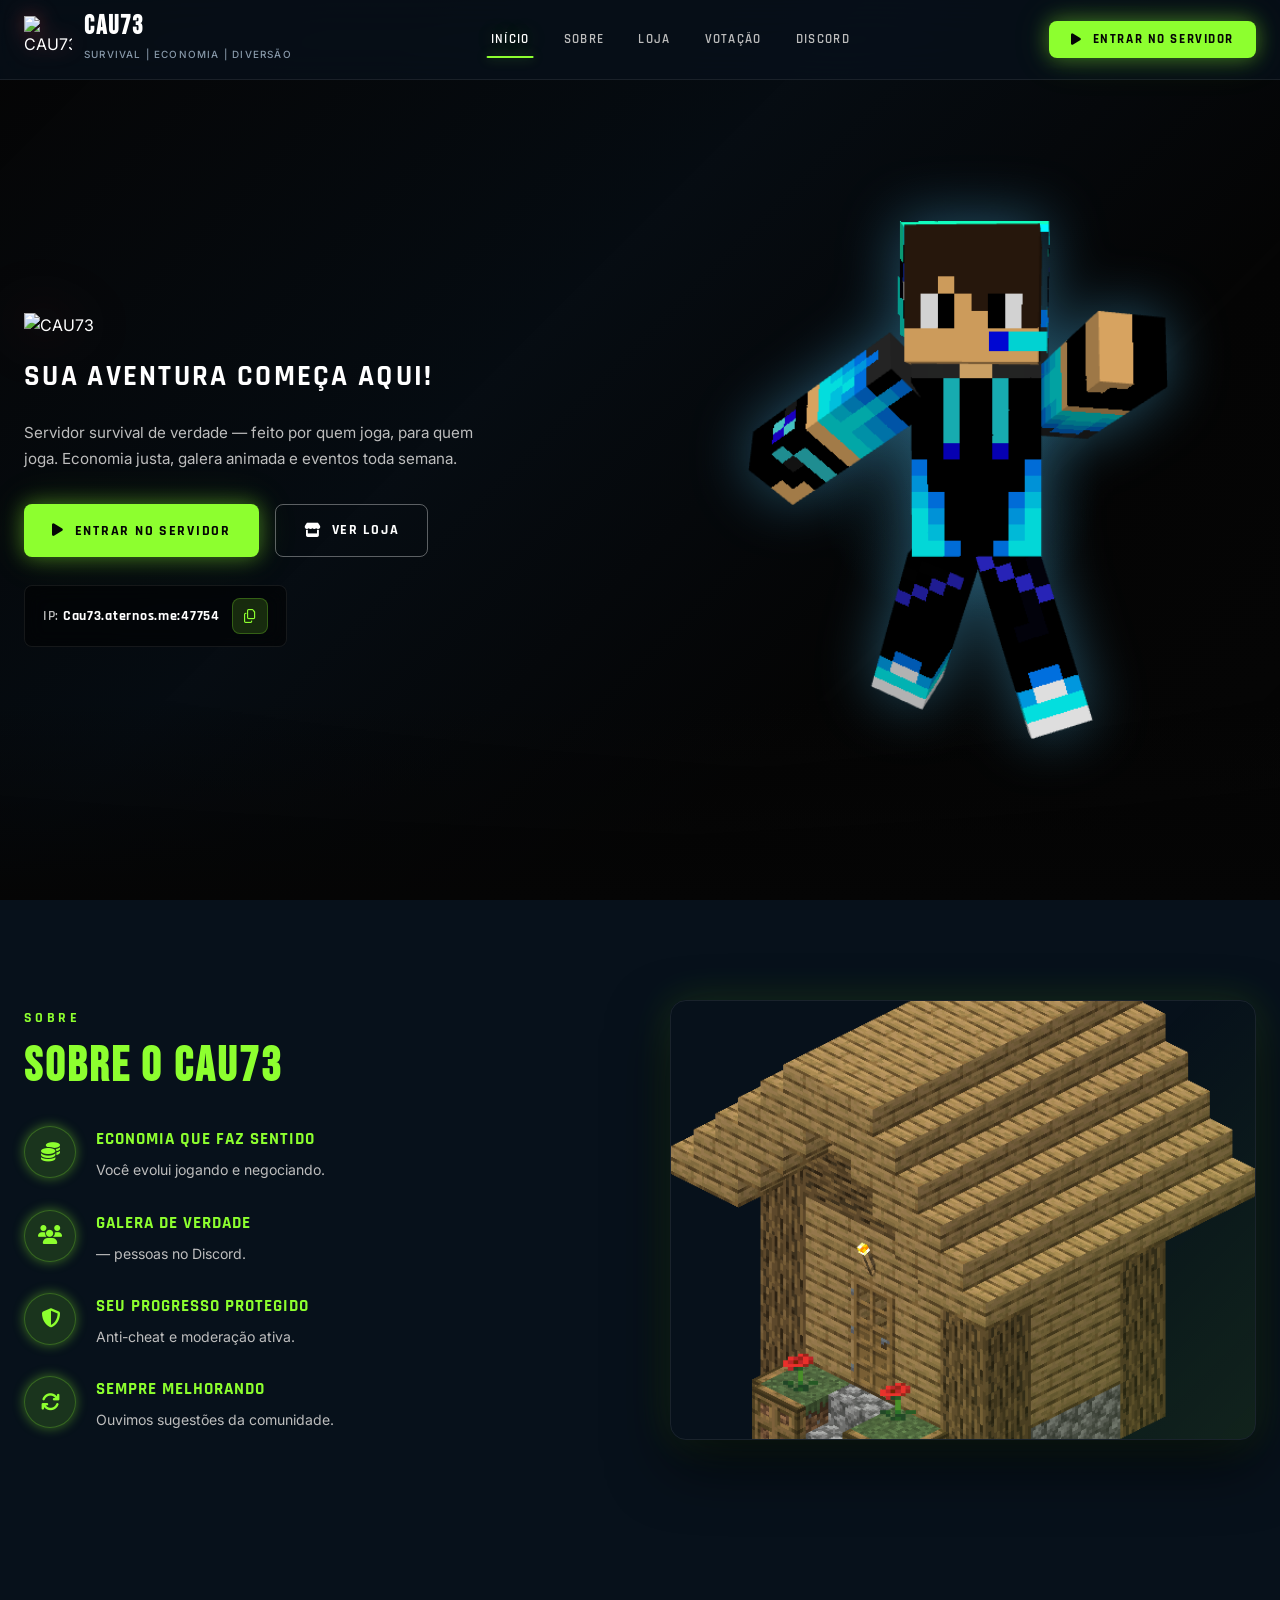
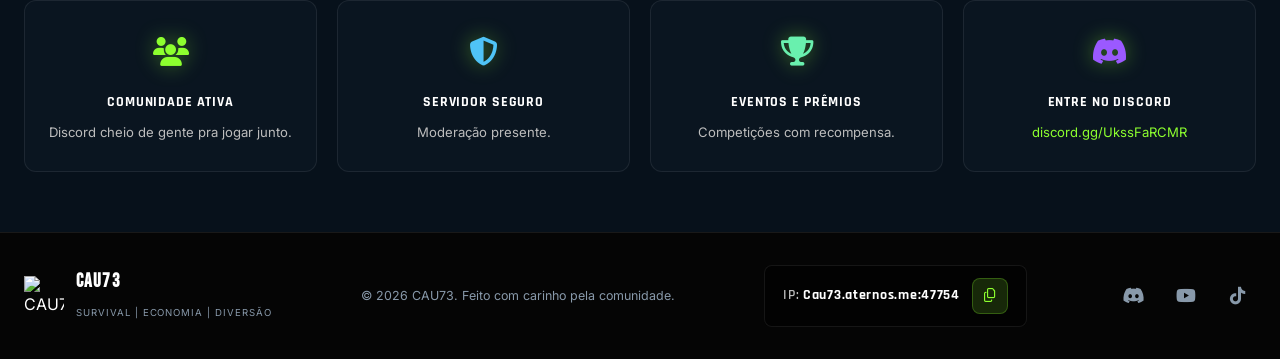
==== site/index.html @ 61ebc944 "Add files via upload" ====
<!DOCTYPE html>
<html lang="pt-BR">
<head>
  <meta charset="UTF-8">
  <meta name="viewport" content="width=device-width, initial-scale=1.0">
  <title>CAU73 — Survival | Minecraft</title>
  <meta name="description" content="CAU73 — Servidor Minecraft Survival feito por jogadores.">
  <link rel="icon" href="https://cau73-portf.netlify.app/assets/imagem_1779219067691-g2UWZOSA.png" type="image/png">
  <link rel="stylesheet" href="https://cdnjs.cloudflare.com/ajax/libs/font-awesome/6.5.1/css/all.min.css">
  <link rel="stylesheet" href="https://unpkg.com/aos@2.3.1/dist/aos.css">
  <link rel="stylesheet" href="style.css">
</head>
<body>
  <div class="page-loader"><div class="loader-logo">CAU73</div></div>
  <div class="particles"></div>

  <nav class="navbar">
    <div class="navbar-inner">
      <a href="index.html" class="navbar-brand">
        <img src="https://cau73-portf.netlify.app/assets/imagem_1779219067691-g2UWZOSA.png" alt="CAU73" class="brand-logo">
        <div class="brand-text"><h1>CAU73</h1><span>Survival | Economia | Diversão</span></div>
      </a>
      <div class="navbar-menu">
        <a href="index.html" class="active">Início</a>
        <a href="sobre.html">Sobre</a>
        <a href="loja.html">Loja</a>
        <a href="votacao.html">Votação</a>
        <a href="discord.html">Discord</a>
      </div>
      <div class="navbar-actions">
        <button class="btn btn-primary btn-nav" data-play><i class="fa-solid fa-play"></i> Entrar no Servidor</button>
      </div>
      <button class="hamburger" aria-label="Menu"><span></span><span></span><span></span></button>
    </div>
  </nav>

  <div class="mobile-menu">
    <a href="index.html" class="active">Início</a>
    <a href="sobre.html">Sobre</a>
    <a href="loja.html">Loja</a>
    <a href="votacao.html">Votação</a>
    <a href="discord.html">Discord</a>
    <button class="btn btn-primary" data-play style="margin-top:20px"><i class="fa-solid fa-play"></i> Entrar no Servidor</button>
  </div>

  <section class="hero">
    <div class="hero-bg hero-bg-banner"></div>
    <div class="hero-overlay"></div>
    <div class="hero-overlay-bottom"></div>
    <div class="hero-content">
      <div class="hero-text" data-aos="fade-right">
        <img src="https://cau73-portf.netlify.app/assets/imagem_1779219067691-g2UWZOSA.png" alt="CAU73" class="hero-logo">
        <h2 class="hero-subtitle">Sua aventura começa aqui!</h2>
        <p class="hero-desc">Servidor survival de verdade — feito por quem joga, para quem joga. Economia justa, galera animada e eventos toda semana.</p>
        <div class="hero-buttons">
          <button class="btn btn-primary" data-play><i class="fa-solid fa-play"></i> Entrar no Servidor</button>
          <a href="loja.html" class="btn btn-outline"><i class="fa-solid fa-store"></i> Ver Loja</a>
        </div>
        <div class="ip-box">
          <span>IP: <strong class="server-address">cau73.aternos.me:47754</strong></span>
          <button class="ip-copy" aria-label="Copiar IP"><i class="fa-regular fa-copy"></i></button>
        </div>
      </div>
      <div class="hero-visual" data-aos="fade-left">
        <div class="hero-glow-ring"></div>
        <img src="assets/file.png" alt="Personagem Minecraft" class="hero-character">
      </div>
    </div>
  </section>

  <section class="section-padding bg-dark-blue" id="sobre">
    <div class="container">
      <div class="sobre-grid">
        <div data-aos="fade-right">
          <p class="section-label">Sobre</p>
          <h2 class="section-title text-green">Sobre o CAU73</h2>
          <div class="feature-list" style="margin-top:32px">
            <div class="feature-item"><div class="feature-icon"><i class="fa-solid fa-coins"></i></div><div><h4>Economia que faz sentido</h4><p>Você evolui jogando e negociando.</p></div></div>
            <div class="feature-item"><div class="feature-icon"><i class="fa-solid fa-users"></i></div><div><h4>Galera de verdade</h4><p><span data-live="discord-members">—</span> pessoas no Discord.</p></div></div>
            <div class="feature-item"><div class="feature-icon"><i class="fa-solid fa-shield-halved"></i></div><div><h4>Seu progresso protegido</h4><p>Anti-cheat e moderação ativa.</p></div></div>
            <div class="feature-item"><div class="feature-icon"><i class="fa-solid fa-arrows-rotate"></i></div><div><h4>Sempre melhorando</h4><p>Ouvimos sugestões da comunidade.</p></div></div>
          </div>
        </div>
        <div class="sobre-image" data-aos="fade-left">
<img src="assets/vila.png" alt="Vila Minecraft" class="village-image">
          </div>
        </div>
      </div>
    </div>
  </section>

  <section class="bg-dark-blue">
    <div class="container">
      <div class="features-bar">
        <div class="feature-bar-card" data-aos="fade-up"><div class="feature-bar-icon icon-green"><i class="fa-solid fa-users"></i></div><h4>Comunidade Ativa</h4><p>Discord cheio de gente pra jogar junto.</p></div>
        <div class="feature-bar-card" data-aos="fade-up" data-aos-delay="100"><div class="feature-bar-icon icon-cyan"><i class="fa-solid fa-shield-halved"></i></div><h4>Servidor Seguro</h4><p>Moderação presente.</p></div>
        <div class="feature-bar-card" data-aos="fade-up" data-aos-delay="200"><div class="feature-bar-icon icon-mint"><i class="fa-solid fa-trophy"></i></div><h4>Eventos e Prêmios</h4><p>Competições com recompensa.</p></div>
        <div class="feature-bar-card" data-aos="fade-up" data-aos-delay="300"><div class="feature-bar-icon icon-purple"><i class="fa-brands fa-discord"></i></div><h4>Entre no Discord</h4><p><a href="https://discord.gg/UkssFaRCMR" target="_blank" style="color:var(--neon-green)">discord.gg/UkssFaRCMR</a></p></div>
      </div>
    </div>
  </section>

  <footer class="footer">
    <div class="container">
      <div class="footer-inner">
        <div class="footer-brand">
          <img src="https://cau73-portf.netlify.app/assets/imagem_1779219067691-g2UWZOSA.png" alt="CAU73" class="brand-logo">
          <div><h3>CAU73</h3><span>Survival | Economia | Diversão</span></div>
        </div>
        <p class="footer-copy">© 2026 CAU73. Feito com carinho pela comunidade.</p>
        <div class="ip-box"><span>IP: <strong class="server-address">cau73.aternos.me:47754</strong></span><button class="ip-copy"><i class="fa-regular fa-copy"></i></button></div>
              <div class="footer-social">
          <a href="https://discord.gg/UkssFaRCMR" target="_blank" class="discord"><i class="fa-brands fa-discord"></i></a>
          <a href="https://www.youtube.com/@RawaRibeiro" target="_blank"><i class="fa-brands fa-youtube"></i></a>
          <a href="https://www.tiktok.com/@cau73574?_r=1&_t=ZS-96dOufr50Ou" target="_blank"><i class="fa-brands fa-tiktok"></i></a>
        </div>
      </div>
    </div>
  </footer>

  <script src="https://unpkg.com/aos@2.3.1/dist/aos.js"></script>
  <script src="script.js"></script>
</body>
</html>
---- site/style.css ----
/* =============================================
   CAU73 — Design System Premium
   Minecraft Survival • Dark Fantasy • Neon
   ============================================= */

@import url('https://fonts.googleapis.com/css2?family=Bebas+Neue&family=Inter:wght@300;400;500;600;700;800&family=Rajdhani:wght@500;600;700&display=swap');

/* ── Variables ── */
:root {
  --black: #050505;
  --dark-blue: #07111b;
  --dark-card: #0a1520;
  --dark-card-hover: #0f1c2a;
  --neon-green: #8DFF2F;
  --neon-green-hover: #a8ff4f;
  --neon-green-glow: rgba(141, 255, 47, 0.4);
  --neon-green-soft: rgba(141, 255, 47, 0.15);
  --white: #ffffff;
  --gray: #bdbdbd;
  --gray-dark: #6b7280;
  --gray-muted: #8899aa;
  --border: rgba(255, 255, 255, 0.08);
  --border-green: rgba(141, 255, 47, 0.25);
  --glass: rgba(7, 17, 27, 0.75);
  --glass-light: rgba(255, 255, 255, 0.04);
  --purple: #7289da;
  --purple-neon: #9b59ff;
  --purple-glow: rgba(155, 89, 255, 0.45);
  --purple-soft: rgba(155, 89, 255, 0.12);
  --blue-kit: #4fc3f7;
  --gold-kit: #ffd54f;
  --orange-kit: #ff8c42;
  --font-display: 'Bebas Neue', sans-serif;
  --font-heading: 'Rajdhani', sans-serif;
  --font-body: 'Inter', sans-serif;
  --nav-height: 80px;
  --container: 1280px;
  --radius: 12px;
  --radius-sm: 8px;
  --radius-lg: 16px;
  --transition: 0.3s cubic-bezier(0.4, 0, 0.2, 1);
  --shadow-deep: 0 25px 60px rgba(0, 0, 0, 0.6);
  --glow-green: 0 0 20px var(--neon-green-glow), 0 0 40px rgba(141, 255, 47, 0.15);
  --glow-green-sm: 0 0 12px var(--neon-green-glow);
}

/* ── Reset ── */
*, *::before, *::after { box-sizing: border-box; margin: 0; padding: 0; }

html {
  scroll-behavior: smooth;
  font-size: 16px;
}

body {
  font-family: var(--font-body);
  background: var(--black);
  color: var(--white);
  line-height: 1.6;
  overflow-x: hidden;
  -webkit-font-smoothing: antialiased;
}

img, svg { display: block; max-width: 100%; }
a { text-decoration: none; color: inherit; transition: var(--transition); }
ul { list-style: none; }
button { cursor: pointer; border: none; background: none; font-family: inherit; }

.container {
  width: 100%;
  max-width: var(--container);
  margin: 0 auto;
  padding: 0 24px;
}

/* ── Typography ── */
.display-title {
  font-family: var(--font-display);
  font-size: clamp(4rem, 10vw, 7rem);
  line-height: 0.95;
  letter-spacing: 0.04em;
  text-transform: uppercase;
}

.section-title {
  font-family: var(--font-display);
  font-size: clamp(2rem, 4vw, 3rem);
  letter-spacing: 0.06em;
  text-transform: uppercase;
  line-height: 1.1;
}

.section-label {
  font-family: var(--font-heading);
  font-size: 0.85rem;
  font-weight: 700;
  letter-spacing: 0.25em;
  text-transform: uppercase;
  color: var(--neon-green);
  margin-bottom: 12px;
}

.section-label.purple { color: var(--purple-neon); }

.text-green { color: var(--neon-green); }
.text-purple { color: var(--purple-neon); }
.text-gray { color: var(--gray); }

/* ── Particles ── */
.particles {
  position: fixed;
  inset: 0;
  pointer-events: none;
  z-index: 0;
  overflow: hidden;
}

.particle {
  position: absolute;
  width: 3px;
  height: 3px;
  background: var(--neon-green);
  border-radius: 50%;
  opacity: 0;
  animation: float-particle 8s infinite ease-in-out;
  box-shadow: 0 0 6px var(--neon-green-glow);
}

@keyframes float-particle {
  0%, 100% { opacity: 0; transform: translateY(0) scale(0); }
  10% { opacity: 0.6; }
  50% { opacity: 0.3; transform: translateY(-120px) scale(1); }
  90% { opacity: 0; }
}

/* ── Navbar ── */
.navbar {
  position: fixed;
  top: 0;
  left: 0;
  right: 0;
  z-index: 1000;
  height: var(--nav-height);
  background: var(--glass);
  backdrop-filter: blur(20px);
  -webkit-backdrop-filter: blur(20px);
  border-bottom: 1px solid var(--border);
  transition: var(--transition);
}

.navbar.scrolled {
  background: rgba(5, 5, 5, 0.95);
  box-shadow: 0 4px 30px rgba(0, 0, 0, 0.5);
}

.navbar-inner {
  display: flex;
  align-items: center;
  justify-content: space-between;
  height: 100%;
  max-width: var(--container);
  margin: 0 auto;
  padding: 0 24px;
  gap: 20px;
}

.navbar-brand {
  display: flex;
  align-items: center;
  gap: 12px;
  flex-shrink: 0;
}

.navbar-brand img {
  width: 44px;
  height: 44px;
  filter: drop-shadow(0 0 8px var(--neon-green-glow));
}

.brand-text h1 {
  font-family: var(--font-display);
  font-size: 1.6rem;
  letter-spacing: 0.08em;
  line-height: 1;
}

.brand-text span {
  font-size: 0.62rem;
  color: var(--gray-muted);
  letter-spacing: 0.12em;
  text-transform: uppercase;
  font-weight: 500;
}

.navbar-menu {
  display: flex;
  align-items: center;
  gap: 6px;
}

.navbar-menu a {
  font-family: var(--font-heading);
  font-size: 0.82rem;
  font-weight: 600;
  letter-spacing: 0.1em;
  text-transform: uppercase;
  padding: 8px 14px;
  color: var(--gray);
  position: relative;
  transition: var(--transition);
}

.navbar-menu a::after {
  content: '';
  position: absolute;
  bottom: 0;
  left: 50%;
  transform: translateX(-50%) scaleX(0);
  width: 70%;
  height: 2px;
  background: var(--neon-green);
  box-shadow: var(--glow-green-sm);
  transition: transform 0.3s ease;
  border-radius: 2px;
}

.navbar-menu a:hover,
.navbar-menu a.active {
  color: var(--white);
  text-shadow: 0 0 20px var(--neon-green-glow);
}

.navbar-menu a:hover::after,
.navbar-menu a.active::after {
  transform: translateX(-50%) scaleX(1);
}

.navbar-menu a.active-purple { color: var(--purple-neon); text-shadow: 0 0 20px var(--purple-glow); }
.navbar-menu a.active-purple::after { background: var(--purple-neon); box-shadow: 0 0 12px var(--purple-glow); }

.navbar-actions {
  display: flex;
  flex-direction: column;
  align-items: flex-end;
  gap: 6px;
  flex-shrink: 0;
}

.status-online {
  display: flex;
  align-items: center;
  gap: 6px;
  font-size: 0.72rem;
  font-weight: 600;
  letter-spacing: 0.08em;
  color: var(--gray-muted);
  background: rgba(0, 0, 0, 0.4);
  padding: 4px 10px;
  border-radius: 20px;
  border: 1px solid var(--border);
}

.status-dot {
  width: 8px;
  height: 8px;
  background: var(--neon-green);
  border-radius: 50%;
  box-shadow: 0 0 8px var(--neon-green);
  animation: pulse-dot 2s infinite;
}

@keyframes pulse-dot {
  0%, 100% { opacity: 1; box-shadow: 0 0 8px var(--neon-green); }
  50% { opacity: 0.7; box-shadow: 0 0 16px var(--neon-green); }
}

.status-dot.offline {
  background: #ff5252;
  box-shadow: 0 0 8px rgba(255, 82, 82, 0.6);
  animation: none;
}

.status-online.is-offline { color: #ff8a80; }

/* ── Modal Compra ── */
.modal {
  position: fixed;
  inset: 0;
  z-index: 2000;
  display: flex;
  align-items: center;
  justify-content: center;
  opacity: 0;
  visibility: hidden;
  transition: opacity 0.3s ease, visibility 0.3s ease;
}

.modal.open { opacity: 1; visibility: visible; }

.modal-overlay {
  position: absolute;
  inset: 0;
  background: rgba(0, 0, 0, 0.85);
  backdrop-filter: blur(8px);
}

.modal-box {
  position: relative;
  z-index: 1;
  background: var(--dark-card);
  border: 1px solid var(--border-green);
  border-radius: var(--radius-lg);
  padding: 36px;
  max-width: 420px;
  width: 90%;
  text-align: center;
  box-shadow: var(--shadow-deep), var(--glow-green-sm);
  transform: scale(0.9);
  transition: transform 0.3s ease;
}

.modal.open .modal-box { transform: scale(1); }

.modal-close {
  position: absolute;
  top: 14px;
  right: 14px;
  width: 36px;
  height: 36px;
  display: flex;
  align-items: center;
  justify-content: center;
  color: var(--gray);
  font-size: 1.2rem;
  border-radius: 50%;
  transition: var(--transition);
}

.modal-close:hover { color: var(--white); background: rgba(255,255,255,0.08); }

.modal-box h3 {
  font-family: var(--font-heading);
  font-size: 1.3rem;
  font-weight: 700;
  letter-spacing: 0.06em;
  text-transform: uppercase;
  margin-bottom: 8px;
}

.modal-price {
  font-family: var(--font-display);
  font-size: 1.8rem;
  color: var(--neon-green);
  margin-bottom: 16px;
}

.modal-box p {
  color: var(--gray);
  font-size: 0.9rem;
  line-height: 1.6;
  margin-bottom: 20px;
}

.modal-qr {
  background: var(--black);
  border: 1px solid var(--border);
  border-radius: var(--radius);
  padding: 16px;
  margin: 0 auto 20px;
  display: inline-block;
}

.modal-qr img {
  width: 220px;
  height: 220px;
  border-radius: var(--radius-sm);
}

.modal-discord-btn {
  width: 100%;
  margin-top: 8px;
}

/* ── Toast ── */
.toast {
  position: fixed;
  bottom: 28px;
  left: 50%;
  transform: translateX(-50%) translateY(80px);
  background: var(--dark-card);
  border: 1px solid var(--border-green);
  color: var(--white);
  padding: 14px 24px;
  border-radius: var(--radius);
  font-size: 0.88rem;
  z-index: 3000;
  box-shadow: var(--shadow-deep), var(--glow-green-sm);
  opacity: 0;
  transition: transform 0.4s ease, opacity 0.4s ease;
  max-width: 90%;
  text-align: center;
}

.toast.show {
  transform: translateX(-50%) translateY(0);
  opacity: 1;
}

/* Hamburger */
.hamburger {
  display: none;
  flex-direction: column;
  gap: 5px;
  padding: 8px;
  z-index: 1001;
}

.hamburger span {
  display: block;
  width: 26px;
  height: 2px;
  background: var(--white);
  transition: var(--transition);
  border-radius: 2px;
}

.hamburger.active span:nth-child(1) { transform: rotate(45deg) translate(5px, 5px); }
.hamburger.active span:nth-child(2) { opacity: 0; }
.hamburger.active span:nth-child(3) { transform: rotate(-45deg) translate(5px, -5px); }

.mobile-menu {
  display: none;
  position: fixed;
  inset: 0;
  background: rgba(5, 5, 5, 0.97);
  backdrop-filter: blur(30px);
  z-index: 999;
  flex-direction: column;
  align-items: center;
  justify-content: center;
  gap: 8px;
  opacity: 0;
  pointer-events: none;
  transition: opacity 0.4s ease;
}

.mobile-menu.open {
  opacity: 1;
  pointer-events: all;
}

.mobile-menu a {
  font-family: var(--font-heading);
  font-size: 1.4rem;
  font-weight: 700;
  letter-spacing: 0.15em;
  text-transform: uppercase;
  padding: 12px 24px;
  color: var(--gray);
}

.mobile-menu a:hover, .mobile-menu a.active { color: var(--neon-green); }

/* ── Buttons ── */
.btn {
  display: inline-flex;
  align-items: center;
  justify-content: center;
  gap: 10px;
  font-family: var(--font-heading);
  font-size: 0.9rem;
  font-weight: 700;
  letter-spacing: 0.12em;
  text-transform: uppercase;
  padding: 14px 28px;
  border-radius: var(--radius-sm);
  transition: var(--transition);
  position: relative;
  overflow: hidden;
  white-space: nowrap;
}

.btn::before {
  content: '';
  position: absolute;
  top: 0;
  left: -100%;
  width: 100%;
  height: 100%;
  background: linear-gradient(90deg, transparent, rgba(255,255,255,0.15), transparent);
  transition: left 0.5s ease;
}

.btn:hover::before { left: 100%; }

.btn-primary {
  background: var(--neon-green);
  color: var(--black);
  box-shadow: var(--glow-green);
}

.btn-primary:hover {
  background: var(--neon-green-hover);
  transform: translateY(-2px);
  box-shadow: 0 0 30px var(--neon-green-glow), 0 8px 25px rgba(0,0,0,0.4);
}

.btn-outline {
  background: transparent;
  color: var(--white);
  border: 1.5px solid rgba(255, 255, 255, 0.35);
}

.btn-outline:hover {
  border-color: var(--neon-green);
  color: var(--neon-green);
  box-shadow: var(--glow-green-sm);
  transform: translateY(-2px);
}

.btn-purple {
  background: linear-gradient(135deg, #7c3aed, #9b59ff);
  color: var(--white);
  box-shadow: 0 0 20px var(--purple-glow);
}

.btn-purple:hover {
  transform: translateY(-2px);
  box-shadow: 0 0 35px var(--purple-glow);
}

.btn-outline-purple {
  background: transparent;
  color: var(--white);
  border: 1.5px solid rgba(255, 255, 255, 0.3);
}

.btn-outline-purple:hover {
  border-color: var(--purple-neon);
  color: var(--purple-neon);
}

.btn-sm { padding: 10px 20px; font-size: 0.78rem; }
.btn-nav { padding: 10px 22px; font-size: 0.82rem; }

.btn-kit {
  width: 100%;
  padding: 12px;
  font-size: 0.82rem;
  border-radius: var(--radius-sm);
  font-weight: 700;
  letter-spacing: 0.1em;
}

/* ── IP Box ── */
.ip-box {
  display: inline-flex;
  align-items: center;
  gap: 12px;
  background: rgba(0, 0, 0, 0.5);
  border: 1px solid var(--border);
  border-radius: var(--radius-sm);
  padding: 12px 18px;
  backdrop-filter: blur(10px);
}

.ip-box span {
  font-family: var(--font-heading);
  font-size: 0.9rem;
  font-weight: 600;
  letter-spacing: 0.05em;
  color: var(--gray);
}

.ip-box strong { color: var(--white); }

.ip-copy {
  width: 36px;
  height: 36px;
  display: flex;
  align-items: center;
  justify-content: center;
  background: var(--neon-green-soft);
  border: 1px solid var(--border-green);
  border-radius: var(--radius-sm);
  color: var(--neon-green);
  transition: var(--transition);
}

.ip-copy:hover {
  background: var(--neon-green);
  color: var(--black);
  box-shadow: var(--glow-green-sm);
}

.ip-copy.copied {
  background: var(--neon-green);
  color: var(--black);
}

/* ── Hero ── */
.hero {
  position: relative;
  min-height: 100vh;
  display: flex;
  align-items: center;
  padding-top: var(--nav-height);
  overflow: hidden;
}

.hero-bg {
  position: absolute;
  inset: 0;
  background-size: cover;
  background-position: center;
  background-repeat: no-repeat;
  z-index: 0;
}

.hero-bg-castle { background-image: url('../assets/backgrounds/hero-castle.svg'); }

.hero-bg-banner {
  background-image: url('https://cau73-portf.netlify.app/assets/custom_banner_1779219747851-BBHJzsOt.png');
  background-size: cover;
  background-position: center;
}

.hero-logo {
  width: min(280px, 70vw);
  height: auto;
  margin-bottom: 16px;
  filter: drop-shadow(0 0 30px rgba(255, 80, 80, 0.35));
}

.navbar-brand .brand-logo {
  width: 48px;
  height: 48px;
  object-fit: contain;
  filter: drop-shadow(0 0 10px rgba(255, 80, 80, 0.4));
}

.footer-brand .brand-logo {
  width: 40px;
  height: 40px;
  object-fit: contain;
}

.hero-overlay {
  position: absolute;
  inset: 0;
  background: linear-gradient(
    135deg,
    rgba(5, 5, 5, 0.85) 0%,
    rgba(7, 17, 27, 0.6) 40%,
    rgba(5, 5, 5, 0.4) 70%,
    rgba(5, 5, 5, 0.7) 100%
  );
  z-index: 1;
}

.hero-overlay-bottom {
  position: absolute;
  bottom: 0;
  left: 0;
  right: 0;
  height: 200px;
  background: linear-gradient(to top, var(--black), transparent);
  z-index: 2;
}

.hero-content {
  position: relative;
  z-index: 3;
  display: grid;
  grid-template-columns: 1fr 1fr;
  gap: 40px;
  align-items: center;
  width: 100%;
  max-width: var(--container);
  margin: 0 auto;
  padding: 60px 24px 80px;
}

.hero-text .display-title {
  color: var(--neon-green);
  text-shadow: 0 0 40px var(--neon-green-glow), 0 0 80px rgba(141, 255, 47, 0.2);
  margin-bottom: 8px;
}

.hero-subtitle {
  font-family: var(--font-heading);
  font-size: clamp(1.2rem, 2.5vw, 1.8rem);
  font-weight: 700;
  letter-spacing: 0.08em;
  text-transform: uppercase;
  margin-bottom: 20px;
}

.hero-desc {
  color: var(--gray);
  font-size: 0.95rem;
  max-width: 480px;
  margin-bottom: 32px;
  line-height: 1.7;
}

.hero-buttons {
  display: flex;
  flex-wrap: wrap;
  gap: 16px;
  margin-bottom: 28px;
}

.hero-visual {
  display: flex;
  justify-content: center;
  align-items: center;
  position: relative;
}

.hero-character {
  position: relative;
  width: 100%;
  max-width: 420px;
  animation: float 4s ease-in-out infinite;
  filter: drop-shadow(0 0 30px rgba(79, 195, 247, 0.4));
}

@keyframes float {
  0%, 100% { transform: translateY(0); }
  50% { transform: translateY(-18px); }
}

.hero-glow-ring {
  position: absolute;
  width: 300px;
  height: 300px;
  border-radius: 50%;
  background: radial-gradient(circle, rgba(79, 195, 247, 0.15) 0%, transparent 70%);
  top: 50%;
  left: 50%;
  transform: translate(-50%, -50%);
  animation: pulse-glow 3s ease-in-out infinite;
}

@keyframes pulse-glow {
  0%, 100% { transform: translate(-50%, -50%) scale(1); opacity: 0.6; }
  50% { transform: translate(-50%, -50%) scale(1.15); opacity: 1; }
}

/* Page hero (subpages) */
.page-hero {
  position: relative;
  min-height: 70vh;
  display: flex;
  align-items: center;
  padding-top: var(--nav-height);
  overflow: hidden;
}

.page-hero.compact { min-height: 55vh; }

.page-hero-content {
  position: relative;
  z-index: 3;
  max-width: var(--container);
  margin: 0 auto;
  padding: 80px 24px;
  width: 100%;
}

.page-hero-content.centered {
  text-align: center;
}

.page-hero-content.split {
  display: grid;
  grid-template-columns: 1fr 1fr;
  gap: 40px;
  align-items: center;
}

.page-hero .display-title {
  color: var(--white);
  text-shadow: 0 0 30px rgba(255,255,255,0.1);
  margin-bottom: 16px;
}

.page-hero .display-title .highlight { color: var(--neon-green); }

/* ── Sections ── */
section { position: relative; z-index: 1; }

.section-padding { padding: 100px 0; }

.section-header {
  text-align: center;
  margin-bottom: 60px;
}

.section-header .section-title { margin-bottom: 16px; }

.section-header p {
  color: var(--gray);
  max-width: 600px;
  margin: 0 auto;
  font-size: 0.95rem;
}

.section-divider {
  width: 60px;
  height: 3px;
  background: var(--neon-green);
  box-shadow: var(--glow-green-sm);
  margin: 16px auto 0;
  border-radius: 2px;
}

.section-divider.purple {
  background: var(--purple-neon);
  box-shadow: 0 0 12px var(--purple-glow);
}

.bg-dark { background: var(--black); }
.bg-dark-blue { background: var(--dark-blue); }

/* ── Sobre Features ── */
.sobre-grid {
  display: grid;
  grid-template-columns: 1fr 1fr;
  gap: 60px;
  align-items: center;
}

.feature-list { display: flex; flex-direction: column; gap: 28px; }

.feature-item {
  display: flex;
  gap: 20px;
  align-items: flex-start;
}

.feature-icon {
  width: 52px;
  height: 52px;
  min-width: 52px;
  display: flex;
  align-items: center;
  justify-content: center;
  background: var(--neon-green-soft);
  border: 1px solid var(--border-green);
  border-radius: 50%;
  color: var(--neon-green);
  font-size: 1.2rem;
  box-shadow: var(--glow-green-sm);
}

.feature-item h4 {
  font-family: var(--font-heading);
  font-size: 1.05rem;
  font-weight: 700;
  letter-spacing: 0.06em;
  text-transform: uppercase;
  color: var(--neon-green);
  margin-bottom: 6px;
}

.feature-item p { color: var(--gray); font-size: 0.88rem; line-height: 1.6; }

.sobre-image {
  position: relative;
  border-radius: var(--radius-lg);
  overflow: hidden;
  aspect-ratio: 4/3;
  border: 1px solid var(--border);
  box-shadow: var(--shadow-deep), 0 0 40px var(--neon-green-soft);
}

.sobre-image img { width: 100%; height: 100%; object-fit: cover; }

.sobre-image::after {
  content: '';
  position: absolute;
  inset: 0;
  background: linear-gradient(135deg, transparent 50%, rgba(141, 255, 47, 0.08));
  pointer-events: none;
}
  
/* ── Kit Cards ── */
.kits-grid {
  display: grid;
  grid-template-columns: repeat(5, 1fr);
  gap: 16px;
  align-items: stretch;
}

.kit-card {
  background: var(--dark-card);
  border: 1px solid var(--border);
  border-radius: var(--radius);
  padding: 24px 18px;
  display: flex;
  flex-direction: column;
  align-items: center;
  text-align: center;
  position: relative;
  transition: var(--transition);
  overflow: visible;
}

.kit-card::before {
  content: '';
  position: absolute;
  inset: -1px;
  border-radius: var(--radius);
  padding: 1px;
  background: linear-gradient(180deg, var(--kit-color, var(--neon-green)), transparent);
  -webkit-mask: linear-gradient(#fff 0 0) content-box, linear-gradient(#fff 0 0);
  mask: linear-gradient(#fff 0 0) content-box, linear-gradient(#fff 0 0);
  -webkit-mask-composite: xor;
  mask-composite: exclude;
  opacity: 0.6;
  transition: var(--transition);
}

.kit-card:hover {
  transform: translateY(-8px);
  box-shadow: 0 20px 50px rgba(0,0,0,0.5), 0 0 30px var(--kit-glow, var(--neon-green-glow));
}

.kit-card:hover::before { opacity: 1; }

.kit-card.featured {
  transform: scale(1.04);
  z-index: 2;
}

.kit-card.featured:hover { transform: scale(1.04) translateY(-8px); }

.kit-badge {
  position: absolute;
  top: -14px;
  left: 50%;
  transform: translateX(-50%);
  background: linear-gradient(135deg, #ffd54f, #ffab00);
  color: var(--black);
  font-family: var(--font-heading);
  font-size: 0.68rem;
  font-weight: 700;
  letter-spacing: 0.08em;
  padding: 6px 14px;
  border-radius: 20px;
  white-space: nowrap;
  box-shadow: 0 0 20px rgba(255, 213, 79, 0.5);
  z-index: 3;
}

.kit-name {
  font-family: var(--font-heading);
  font-size: 0.85rem;
  font-weight: 700;
  letter-spacing: 0.1em;
  text-transform: uppercase;
  margin-bottom: 16px;
  color: var(--kit-color, var(--neon-green));
}

.kit-shulker {
  width: 100px;
  height: 100px;
  margin-bottom: 20px;
  position: relative;
  filter: drop-shadow(0 0 20px var(--kit-glow, var(--neon-green-glow)));
}

.shulker-box {
  width: 100%;
  height: 100%;
  position: relative;
  transform-style: preserve-3d;
  animation: shulker-float 3s ease-in-out infinite;
}

@keyframes shulker-float {
  0%, 100% { transform: translateY(0) rotateY(-5deg); }
  50% { transform: translateY(-8px) rotateY(5deg); }
}

.shulker-body {
  width: 80px;
  height: 70px;
  margin: 15px auto 0;
  border-radius: 8px 8px 4px 4px;
  background: var(--kit-color, var(--neon-green));
  position: relative;
  box-shadow: inset 0 -8px 0 rgba(0,0,0,0.3), 0 8px 20px rgba(0,0,0,0.4);
}

.shulker-lid {
  width: 84px;
  height: 20px;
  margin: 0 auto;
  border-radius: 6px 6px 2px 2px;
  background: linear-gradient(180deg, var(--kit-color-light, #a8ff4f), var(--kit-color, var(--neon-green)));
  box-shadow: 0 2px 8px rgba(0,0,0,0.3);
}

.shulker-face {
  position: absolute;
  top: 50%;
  left: 50%;
  transform: translate(-50%, -30%);
  width: 30px;
  height: 20px;
}

.shulker-eye {
  width: 8px;
  height: 8px;
  background: #1a1a2e;
  border-radius: 50%;
  position: absolute;
  top: 4px;
}

.shulker-eye.left { left: 2px; }
.shulker-eye.right { right: 2px; }

.kit-items-title {
  font-family: var(--font-heading);
  font-size: 0.72rem;
  font-weight: 700;
  letter-spacing: 0.12em;
  text-transform: uppercase;
  color: var(--kit-color, var(--neon-green));
  margin-bottom: 12px;
  width: 100%;
  text-align: left;
}

.kit-items {
  width: 100%;
  text-align: left;
  margin-bottom: 20px;
  flex: 1;
}

.kit-items li {
  font-size: 0.78rem;
  color: var(--gray);
  padding: 4px 0;
  padding-left: 16px;
  position: relative;
  line-height: 1.5;
}

.kit-items li::before {
  content: '•';
  position: absolute;
  left: 0;
  color: var(--kit-color, var(--neon-green));
  font-weight: bold;
}

.kit-price {
  font-family: var(--font-display);
  font-size: 2rem;
  color: var(--kit-color, var(--neon-green));
  margin-bottom: 16px;
  letter-spacing: 0.02em;
}

/* Kit color themes */
.kit-green { --kit-color: #ff0000; --kit-color-light: #940000; --kit-glow: rgba(255, 0, 0, 0.445); }
.kit-blue { --kit-color: #4fc3f7; --kit-color-light: #81d4fa; --kit-glow: rgba(79, 195, 247, 0.4); }
.kit-gold { --kit-color: #ffd54f; --kit-color-light: #ffe082; --kit-glow: rgba(255, 213, 79, 0.45); }
.kit-purple { --kit-color: #b388ff; --kit-color-light: #d1c4e9; --kit-glow: rgba(179, 136, 255, 0.4); }
.kit-orange { --kit-color: #ff8c42; --kit-color-light: #ffab70; --kit-glow: rgba(255, 140, 66, 0.4); }

.btn-kit-green { background: linear-gradient(135deg, #790101, #bb0b0b); color: var(--black); }
.btn-kit-blue { background: linear-gradient(135deg, #4fc3f7, #29b6f6); color: var(--black); }
.btn-kit-gold { background: linear-gradient(135deg, #ffd54f, #ffb300); color: var(--black); }
.btn-kit-purple { background: linear-gradient(135deg, #b388ff, #7c4dff); color: var(--white); }
.btn-kit-orange { background: linear-gradient(135deg, #ff8c42, #ff6b00); color: var(--black); }

.btn-kit-green:hover, .btn-kit-blue:hover, .btn-kit-gold:hover,
.btn-kit-purple:hover, .btn-kit-orange:hover {
  transform: translateY(-2px);
  filter: brightness(1.1);
}

/* ── Trust Bar ── */
.trust-bar {
  display: grid;
  grid-template-columns: repeat(4, 1fr);
  gap: 24px;
  padding: 50px 0;
  border-top: 1px solid var(--border);
  border-bottom: 1px solid var(--border);
}

.trust-item {
  display: flex;
  gap: 16px;
  align-items: flex-start;
}

.trust-icon {
  width: 44px;
  height: 44px;
  min-width: 44px;
  display: flex;
  align-items: center;
  justify-content: center;
  color: var(--neon-green);
  font-size: 1.3rem;
  filter: drop-shadow(0 0 8px var(--neon-green-glow));
}

.trust-item h4 {
  font-family: var(--font-heading);
  font-size: 0.85rem;
  font-weight: 700;
  letter-spacing: 0.08em;
  text-transform: uppercase;
  margin-bottom: 6px;
}

.trust-item p { font-size: 0.8rem; color: var(--gray); line-height: 1.5; }

/* ── Features Bar ── */
.features-bar {
  display: grid;
  grid-template-columns: repeat(4, 1fr);
  gap: 20px;
  padding: 60px 0;
}

.feature-bar-card {
  background: var(--dark-card);
  border: 1px solid var(--border);
  border-radius: var(--radius);
  padding: 28px 20px;
  text-align: center;
  transition: var(--transition);
}

.feature-bar-card:hover {
  border-color: var(--border-green);
  box-shadow: 0 0 25px var(--neon-green-soft);
  transform: translateY(-4px);
}

.feature-bar-icon {
  font-size: 1.8rem;
  margin-bottom: 16px;
  filter: drop-shadow(0 0 10px var(--neon-green-glow));
}

.feature-bar-card h4 {
  font-family: var(--font-heading);
  font-size: 0.9rem;
  font-weight: 700;
  letter-spacing: 0.06em;
  text-transform: uppercase;
  margin-bottom: 8px;
}

.feature-bar-card p { font-size: 0.82rem; color: var(--gray); }

.icon-green { color: var(--neon-green); }
.icon-cyan { color: #4fc3f7; }
.icon-mint { color: #69f0ae; }
.icon-purple { color: var(--purple-neon); }

/* ── Pilares ── */
.pilares-grid {
  display: grid;
  grid-template-columns: repeat(5, 1fr);
  gap: 20px;
}

.pilar-card {
  background: var(--glass-light);
  border: 1px solid var(--border);
  border-radius: var(--radius);
  padding: 32px 20px;
  text-align: center;
  transition: var(--transition);
  backdrop-filter: blur(10px);
}

.pilar-card:hover {
  transform: translateY(-6px);
  box-shadow: 0 15px 40px rgba(0,0,0,0.4);
}

.pilar-icon {
  width: 64px;
  height: 64px;
  margin: 0 auto 20px;
  display: flex;
  align-items: center;
  justify-content: center;
  font-size: 1.6rem;
  border-radius: 50%;
  background: rgba(255,255,255,0.03);
  border: 1px solid var(--border);
}

.pilar-card h4 {
  font-family: var(--font-heading);
  font-size: 0.95rem;
  font-weight: 700;
  letter-spacing: 0.08em;
  text-transform: uppercase;
  margin-bottom: 12px;
}

.pilar-card p { font-size: 0.82rem; color: var(--gray); line-height: 1.6; }

.pilar-green .pilar-icon { color: var(--neon-green); box-shadow: 0 0 20px var(--neon-green-soft); border-color: var(--border-green); }
.pilar-green h4 { color: var(--neon-green); }
.pilar-blue .pilar-icon { color: #4fc3f7; box-shadow: 0 0 20px rgba(79,195,247,0.15); }
.pilar-blue h4 { color: #4fc3f7; }
.pilar-gold .pilar-icon { color: #ffd54f; box-shadow: 0 0 20px rgba(255,213,79,0.15); }
.pilar-gold h4 { color: #ffd54f; }
.pilar-purple .pilar-icon { color: #b388ff; box-shadow: 0 0 20px rgba(179,136,255,0.15); }
.pilar-purple h4 { color: #b388ff; }
.pilar-red .pilar-icon { color: #ff5252; box-shadow: 0 0 20px rgba(255,82,82,0.15); }
.pilar-red h4 { color: #ff5252; }

/* ── Statistics ── */
.stats-grid {
  display: grid;
  grid-template-columns: repeat(5, 1fr);
  gap: 0;
  position: relative;
}

.stat-item {
  text-align: center;
  padding: 30px 20px;
  position: relative;
}

.stat-item:not(:last-child)::after {
  content: '';
  position: absolute;
  right: 0;
  top: 25%;
  height: 50%;
  width: 1px;
  background: linear-gradient(to bottom, transparent, var(--border), transparent);
}

.stat-icon {
  font-size: 1.5rem;
  margin-bottom: 12px;
}

.stat-number {
  font-family: var(--font-display);
  font-size: 2.8rem;
  line-height: 1;
  margin-bottom: 8px;
  letter-spacing: 0.02em;
}

.stat-label {
  font-family: var(--font-heading);
  font-size: 0.78rem;
  font-weight: 600;
  letter-spacing: 0.1em;
  text-transform: uppercase;
  color: var(--gray);
}

.stat-green .stat-icon,
.stat-green .stat-number { color: var(--neon-green); }
.stat-blue .stat-icon,
.stat-blue .stat-number { color: #4fc3f7; }
.stat-gold .stat-icon,
.stat-gold .stat-number { color: #ffd54f; }
.stat-purple .stat-icon,
.stat-purple .stat-number { color: #b388ff; }
.stat-red .stat-icon,
.stat-red .stat-number { color: #ff5252; }

/* ── History Section ── */
.history-grid {
  display: grid;
  grid-template-columns: 1fr 1fr;
  gap: 60px;
  align-items: center;
}

.history-text p {
  color: var(--gray);
  font-size: 0.92rem;
  line-height: 1.8;
  margin-bottom: 16px;
}

.history-highlight {
  display: flex;
  align-items: center;
  gap: 10px;
  margin-top: 24px;
  padding: 16px 20px;
  background: var(--neon-green-soft);
  border: 1px solid var(--border-green);
  border-radius: var(--radius-sm);
  font-size: 0.88rem;
  color: var(--neon-green);
}

.history-highlight i { font-size: 1.2rem; }

.history-image {
  border-radius: var(--radius-lg);
  overflow: hidden;
  aspect-ratio: 16/10;
  border: 1px solid var(--border);
  box-shadow: var(--shadow-deep);
}

.forest-scene {
  width: 100%;
  height: 100%;
  background: linear-gradient(180deg, #0a1a0a 0%, #0d2818 50%, #051005 100%);
  position: relative;
  display: flex;
  align-items: center;
  justify-content: center;
}

.forest-scene .sign {
  background: #5c3d2e;
  padding: 12px 30px;
  border: 3px solid #3d2817;
  font-family: var(--font-display);
  font-size: 2rem;
  letter-spacing: 0.1em;
  color: var(--neon-green);
  text-shadow: 0 0 20px var(--neon-green-glow);
  box-shadow: 0 8px 30px rgba(0,0,0,0.5);
}

/* ── Call to Action ── */
.cta-section {
  position: relative;
  overflow: hidden;
  padding: 100px 0;
}

.cta-bg {
  position: absolute;
  inset: 0;
  background: linear-gradient(135deg, #051005 0%, #0a1520 50%, #050505 100%);
  z-index: 0;
}

.cta-particles {
  position: absolute;
  inset: 0;
  z-index: 1;
  pointer-events: none;
}

.cta-particle {
  position: absolute;
  width: 4px;
  height: 4px;
  background: var(--neon-green);
  border-radius: 50%;
  opacity: 0.4;
  animation: cta-float 6s infinite ease-in-out;
  box-shadow: 0 0 8px var(--neon-green-glow);
}

@keyframes cta-float {
  0%, 100% { transform: translateY(0); opacity: 0.2; }
  50% { transform: translateY(-40px); opacity: 0.6; }
}

.cta-grid {
  position: relative;
  z-index: 2;
  display: grid;
  grid-template-columns: 1fr 1fr;
  gap: 60px;
  align-items: center;
}

.cta-character {
  max-width: 380px;
  margin: 0 auto;
  animation: float 4s ease-in-out infinite;
  filter: drop-shadow(0 0 25px rgba(79, 195, 247, 0.35));
}

.cta-text .section-title { margin-bottom: 16px; }
.cta-text p { color: var(--gray); margin-bottom: 32px; font-size: 0.95rem; }
.cta-buttons { display: flex; flex-wrap: wrap; gap: 16px; }

/* ── Voting Page ── */
.vote-help-grid {
  display: grid;
  grid-template-columns: repeat(4, 1fr);
  gap: 20px;
}

.vote-help-card {
  background: var(--dark-card);
  border: 1px solid var(--border);
  border-radius: var(--radius);
  padding: 28px 22px;
  transition: var(--transition);
}

.vote-help-card:hover {
  border-color: var(--border-green);
  box-shadow: 0 0 25px var(--neon-green-soft);
}

.vote-help-card .icon {
  font-size: 1.6rem;
  color: var(--neon-green);
  margin-bottom: 16px;
  filter: drop-shadow(0 0 8px var(--neon-green-glow));
}

.vote-help-card h4 {
  font-family: var(--font-heading);
  font-size: 0.88rem;
  font-weight: 700;
  letter-spacing: 0.06em;
  text-transform: uppercase;
  color: var(--neon-green);
  margin-bottom: 10px;
}

.vote-help-card p { font-size: 0.82rem; color: var(--gray); line-height: 1.6; }

.vote-sites { display: flex; flex-direction: column; gap: 16px; }

.vote-site-card {
  display: grid;
  grid-template-columns: auto 1fr auto auto;
  gap: 24px;
  align-items: center;
  background: var(--dark-card);
  border: 1px solid var(--border);
  border-radius: var(--radius);
  padding: 24px 28px;
  transition: var(--transition);
}

.vote-site-card:hover {
  border-color: var(--border-green);
  box-shadow: 0 0 30px var(--neon-green-soft);
  transform: translateX(4px);
}

.vote-number {
  font-family: var(--font-display);
  font-size: 2.5rem;
  color: var(--neon-green);
  opacity: 0.7;
  line-height: 1;
  min-width: 50px;
}

.vote-site-info h4 {
  font-family: var(--font-heading);
  font-size: 1rem;
  font-weight: 700;
  letter-spacing: 0.05em;
  margin-bottom: 4px;
}

.vote-site-info p { font-size: 0.82rem; color: var(--gray); }

.vote-site-logo {
  width: 48px;
  height: 48px;
  display: flex;
  align-items: center;
  justify-content: center;
  font-size: 1.5rem;
  background: var(--glass-light);
  border-radius: var(--radius-sm);
  border: 1px solid var(--border);
}

.vote-rewards {
  text-align: center;
  min-width: 200px;
}

.vote-rewards-label {
  font-family: var(--font-heading);
  font-size: 0.72rem;
  font-weight: 700;
  letter-spacing: 0.12em;
  color: var(--neon-green);
  margin-bottom: 10px;
}

.vote-reward-items {
  display: flex;
  gap: 16px;
  justify-content: center;
  flex-wrap: wrap;
}

.vote-reward-item {
  display: flex;
  flex-direction: column;
  align-items: center;
  gap: 4px;
  font-size: 0.72rem;
  color: var(--gray);
}

.vote-reward-item i { font-size: 1.2rem; color: var(--neon-green); }

.vote-action { text-align: center; min-width: 160px; }

.vote-cooldown {
  font-size: 0.72rem;
  color: var(--gray-muted);
  margin-top: 8px;
}

.vote-bottom-grid {
  display: grid;
  grid-template-columns: repeat(3, 1fr);
  gap: 24px;
}

.vote-bottom-card {
  background: var(--dark-card);
  border: 1px solid var(--border);
  border-radius: var(--radius);
  padding: 32px 28px;
  text-align: center;
  transition: var(--transition);
}

.vote-bottom-card:hover { border-color: var(--border-green); }

.vote-bottom-card .icon {
  font-size: 2rem;
  color: var(--neon-green);
  margin-bottom: 16px;
}

.vote-bottom-card h4 {
  font-family: var(--font-heading);
  font-size: 1rem;
  font-weight: 700;
  letter-spacing: 0.06em;
  text-transform: uppercase;
  margin-bottom: 12px;
}

.vote-bottom-card p { font-size: 0.85rem; color: var(--gray); margin-bottom: 20px; line-height: 1.6; }

/* Emerald hero visual */
.emerald-scene {
  position: relative;
  width: 100%;
  max-width: 400px;
  margin: 0 auto;
  animation: float 4s ease-in-out infinite;
}

.emerald-pedestal {
  background: linear-gradient(180deg, #4a4a4a, #2a2a2a);
  border-radius: 8px;
  padding: 20px 30px;
  text-align: center;
  border: 2px solid #555;
  box-shadow: 0 10px 40px rgba(0,0,0,0.5);
  margin-top: -20px;
  position: relative;
  z-index: 2;
}

.emerald-pedestal span {
  font-family: var(--font-heading);
  font-size: 0.85rem;
  font-weight: 700;
  letter-spacing: 0.1em;
  color: var(--neon-green);
  text-shadow: 0 0 15px var(--neon-green-glow);
}

.emerald-glow {
  position: absolute;
  bottom: 30%;
  left: 50%;
  transform: translateX(-50%);
  width: 200px;
  height: 200px;
  background: radial-gradient(circle, rgba(141,255,47,0.3) 0%, transparent 70%);
  animation: pulse-glow 2s ease-in-out infinite;
}

.emerald-gem {
  font-size: 4rem;
  color: var(--neon-green);
  filter: drop-shadow(0 0 30px var(--neon-green-glow));
  text-align: center;
  position: relative;
  z-index: 3;
}

/* ── Discord Page ── */
.discord-hero .hero-overlay {
  background: linear-gradient(135deg, rgba(5,5,5,0.9) 0%, rgba(30,10,50,0.6) 50%, rgba(5,5,5,0.7) 100%);
}

.discord-bg {
  background: linear-gradient(180deg, #0a0515 0%, #150a25 40%, #050505 100%);
}

.discord-features-grid {
  display: grid;
  grid-template-columns: repeat(5, 1fr);
  gap: 16px;
}

.discord-feature-card {
  background: var(--dark-card);
  border: 1px solid var(--border);
  border-radius: var(--radius);
  padding: 28px 18px;
  text-align: center;
  transition: var(--transition);
}

.discord-feature-card:hover {
  border-color: rgba(155, 89, 255, 0.3);
  box-shadow: 0 0 25px var(--purple-soft);
  transform: translateY(-4px);
}

.discord-feature-card .icon {
  font-size: 1.5rem;
  color: var(--purple-neon);
  margin-bottom: 14px;
  filter: drop-shadow(0 0 10px var(--purple-glow));
}

.discord-feature-card h4 {
  font-family: var(--font-heading);
  font-size: 0.82rem;
  font-weight: 700;
  letter-spacing: 0.06em;
  text-transform: uppercase;
  color: var(--purple-neon);
  margin-bottom: 10px;
}

.discord-feature-card p { font-size: 0.78rem; color: var(--gray); line-height: 1.5; }

.steps-grid {
  display: grid;
  grid-template-columns: repeat(4, 1fr);
  gap: 16px;
  align-items: center;
}

.step-card {
  background: var(--dark-card);
  border: 1px solid var(--border);
  border-radius: var(--radius);
  padding: 28px 20px;
  text-align: center;
  position: relative;
  transition: var(--transition);
}

.step-card:hover {
  border-color: rgba(155, 89, 255, 0.3);
  box-shadow: 0 0 20px var(--purple-soft);
}

.step-number {
  width: 32px;
  height: 32px;
  background: var(--purple-soft);
  border: 1px solid rgba(155, 89, 255, 0.4);
  border-radius: 50%;
  display: flex;
  align-items: center;
  justify-content: center;
  font-family: var(--font-heading);
  font-weight: 700;
  font-size: 0.85rem;
  color: var(--purple-neon);
  margin: 0 auto 16px;
}

.step-icon {
  font-size: 1.8rem;
  color: var(--purple-neon);
  margin-bottom: 14px;
}

.step-card h4 {
  font-family: var(--font-heading);
  font-size: 0.88rem;
  font-weight: 700;
  letter-spacing: 0.06em;
  text-transform: uppercase;
  color: var(--purple-neon);
  margin-bottom: 8px;
}

.step-card p { font-size: 0.78rem; color: var(--gray); }

.step-arrow {
  display: flex;
  align-items: center;
  justify-content: center;
  color: var(--purple-neon);
  font-size: 1.2rem;
  opacity: 0.5;
}

/* Discord Mockup */
.discord-mockup {
  background: #1a1a2e;
  border: 1px solid var(--border);
  border-radius: var(--radius-lg);
  overflow: hidden;
  box-shadow: var(--shadow-deep), 0 0 40px var(--purple-soft);
}

.discord-mockup-inner {
  display: grid;
  grid-template-columns: 220px 1fr 260px;
  min-height: 480px;
}

.discord-sidebar {
  background: #12121f;
  padding: 16px 0;
  border-right: 1px solid var(--border);
}

.discord-server-name {
  font-family: var(--font-heading);
  font-size: 0.85rem;
  font-weight: 700;
  padding: 8px 16px 16px;
  border-bottom: 1px solid var(--border);
  margin-bottom: 12px;
  display: flex;
  align-items: center;
  gap: 8px;
}

.discord-server-name img { width: 28px; height: 28px; }

.discord-category {
  font-size: 0.65rem;
  font-weight: 700;
  letter-spacing: 0.1em;
  text-transform: uppercase;
  color: var(--gray-muted);
  padding: 8px 16px 4px;
}

.discord-channel {
  display: flex;
  align-items: center;
  gap: 8px;
  padding: 6px 16px;
  font-size: 0.78rem;
  color: var(--gray);
  transition: var(--transition);
  cursor: pointer;
}

.discord-channel:hover,
.discord-channel.active {
  background: rgba(155, 89, 255, 0.1);
  color: var(--white);
}

.discord-channel.active { color: var(--purple-neon); }

.discord-channel i { font-size: 0.7rem; opacity: 0.6; }

.discord-main {
  padding: 24px;
  background: #161625;
}

.discord-main h3 {
  font-family: var(--font-heading);
  font-size: 1rem;
  font-weight: 700;
  letter-spacing: 0.06em;
  text-transform: uppercase;
  margin-bottom: 20px;
  color: var(--purple-neon);
}

.discord-channel-list { display: flex; flex-direction: column; gap: 12px; }

.discord-channel-item {
  display: flex;
  align-items: flex-start;
  gap: 14px;
  padding: 14px 16px;
  background: rgba(255,255,255,0.02);
  border: 1px solid var(--border);
  border-radius: var(--radius-sm);
  transition: var(--transition);
}

.discord-channel-item:hover {
  border-color: rgba(155, 89, 255, 0.2);
  background: rgba(155, 89, 255, 0.05);
}

.discord-channel-item .ch-icon {
  color: var(--purple-neon);
  font-size: 1rem;
  margin-top: 2px;
}

.discord-channel-item h5 {
  font-size: 0.85rem;
  font-weight: 600;
  margin-bottom: 4px;
}

.discord-channel-item p { font-size: 0.75rem; color: var(--gray); }

.discord-mockup-cta {
  margin-top: 20px;
}

.discord-stats-panel {
  background: #12121f;
  border-left: 1px solid var(--border);
  padding: 20px;
  display: flex;
  flex-direction: column;
  gap: 20px;
}

.discord-stat-card {
  background: rgba(255,255,255,0.03);
  border: 1px solid var(--border);
  border-radius: var(--radius-sm);
  padding: 20px;
  text-align: center;
}

.discord-stat-card .discord-logo {
  font-size: 2rem;
  color: var(--purple-neon);
  margin-bottom: 16px;
}

.discord-stat-row {
  display: flex;
  justify-content: space-between;
  padding: 8px 0;
  border-bottom: 1px solid var(--border);
  font-size: 0.78rem;
}

.discord-stat-row:last-child { border-bottom: none; }

.discord-stat-row span { color: var(--gray); }
.discord-stat-row strong { font-weight: 700; }
.discord-stat-row strong.online { color: var(--neon-green); }

.discord-quote {
  background: var(--purple-soft);
  border: 1px solid rgba(155, 89, 255, 0.2);
  border-radius: var(--radius-sm);
  padding: 20px;
  position: relative;
}

.discord-quote .quote-mark {
  font-size: 2rem;
  color: var(--purple-neon);
  line-height: 1;
  margin-bottom: 8px;
  opacity: 0.6;
}

.discord-quote p {
  font-size: 0.82rem;
  color: var(--gray);
  font-style: italic;
  line-height: 1.6;
}

.discord-quote .heart {
  color: var(--purple-neon);
  margin-top: 10px;
  font-size: 0.9rem;
}

.members-status {
  display: flex;
  align-items: center;
  gap: 8px;
  font-size: 0.85rem;
  color: var(--gray);
  margin-top: 16px;
}

.members-status strong { color: var(--neon-green); }

/* Diamond character SVG container */
.minecraft-character {
  width: 100%;
  max-width: 350px;
}

/* ── Footer ── */
.footer {
  background: var(--black);
  border-top: 1px solid var(--border);
  padding: 32px 0;
  position: relative;
  z-index: 10;
}

.footer-inner {
  display: flex;
  align-items: center;
  justify-content: space-between;
  gap: 24px;
  flex-wrap: wrap;
}

.footer-brand {
  display: flex;
  align-items: center;
  gap: 12px;
}

.footer-brand img { width: 36px; height: 36px; }

.footer-brand h3 {
  font-family: var(--font-display);
  font-size: 1.2rem;
  letter-spacing: 0.06em;
}

.footer-brand span {
  font-size: 0.6rem;
  color: var(--gray-muted);
  letter-spacing: 0.1em;
  text-transform: uppercase;
}

.footer-copy {
  font-size: 0.78rem;
  color: var(--gray-muted);
  text-align: center;
}

.footer-social {
  display: flex;
  gap: 16px;
}

.footer-social a {
  width: 36px;
  height: 36px;
  display: flex;
  align-items: center;
  justify-content: center;
  color: var(--gray-muted);
  font-size: 1.1rem;
  border-radius: 50%;
  transition: var(--transition);
}

.footer-social a:hover {
  color: var(--neon-green);
  text-shadow: 0 0 15px var(--neon-green-glow);
  transform: translateY(-2px);
}

.footer-social a.discord:hover { color: var(--purple-neon); text-shadow: 0 0 15px var(--purple-glow); }

/* ── AOS overrides ── */
[data-aos] { pointer-events: auto; }

/* ── Loading ── */
.page-loader {
  position: fixed;
  inset: 0;
  background: var(--black);
  z-index: 9999;
  display: flex;
  align-items: center;
  justify-content: center;
  transition: opacity 0.5s ease, visibility 0.5s ease;
}

.page-loader.hidden {
  opacity: 0;
  visibility: hidden;
  pointer-events: none;
}

.loader-logo {
  font-family: var(--font-display);
  font-size: 3rem;
  color: var(--neon-green);
  animation: loader-pulse 1.5s ease-in-out infinite;
  text-shadow: var(--glow-green);
}

@keyframes loader-pulse {
  0%, 100% { opacity: 0.5; transform: scale(0.95); }
  50% { opacity: 1; transform: scale(1.05); }
}

/* ── Responsive ── */
@media (max-width: 1200px) {
  .kits-grid { grid-template-columns: repeat(3, 1fr); }
  .pilares-grid { grid-template-columns: repeat(3, 1fr); }
  .stats-grid { grid-template-columns: repeat(3, 1fr); }
  .stat-item:nth-child(3)::after { display: none; }
  .discord-features-grid { grid-template-columns: repeat(3, 1fr); }
  .discord-mockup-inner { grid-template-columns: 180px 1fr 220px; }
}

@media (max-width: 992px) {
  .navbar-menu, .navbar-actions .btn-nav { display: none; }
  .navbar-actions .status-online { display: none; }
  .hamburger { display: flex; }
  .mobile-menu { display: flex; }

  .hero-content,
  .page-hero-content.split,
  .sobre-grid,
  .history-grid,
  .cta-grid { grid-template-columns: 1fr; text-align: center; }

  .hero-visual { order: -1; }
  .hero-desc { margin: 0 auto 32px; }
  .hero-buttons { justify-content: center; }
  .feature-list { text-align: left; }

  .kits-grid { grid-template-columns: repeat(2, 1fr); }
  .kit-card.featured { transform: none; }

  .trust-bar,
  .features-bar,
  .vote-help-grid,
  .vote-bottom-grid,
  .steps-grid { grid-template-columns: repeat(2, 1fr); }

  .step-arrow { display: none; }

  .vote-site-card {
    grid-template-columns: 1fr;
    text-align: center;
    gap: 16px;
  }

  .discord-mockup-inner { grid-template-columns: 1fr; }
  .discord-sidebar, .discord-stats-panel { display: none; }

  .pilares-grid { grid-template-columns: repeat(2, 1fr); }
  .stats-grid { grid-template-columns: repeat(2, 1fr); }
  .stat-item::after { display: none !important; }

  .discord-features-grid { grid-template-columns: repeat(2, 1fr); }
}

@media (max-width: 576px) {
  .kits-grid,
  .trust-bar,
  .features-bar,
  .vote-help-grid,
  .vote-bottom-grid,
  .pilares-grid,
  .stats-grid,
  .discord-features-grid,
  .steps-grid { grid-template-columns: 1fr; }

  .display-title { font-size: 3rem; }
  .footer-inner { flex-direction: column; text-align: center; }
  .footer-social { justify-content: center; }

  .btn { padding: 12px 20px; font-size: 0.82rem; }
}

.kit-image-container {
  display: flex;
  justify-content: center;
  align-items: center;
  margin: 20px 0;
  height: 120px; /* Altere essa altura máxima como preferir */
}

.kit-icon {
  max-width: 100%;
  max-height: 100%;
  object-fit: contain; /* Garante que a logo não distorça */
}
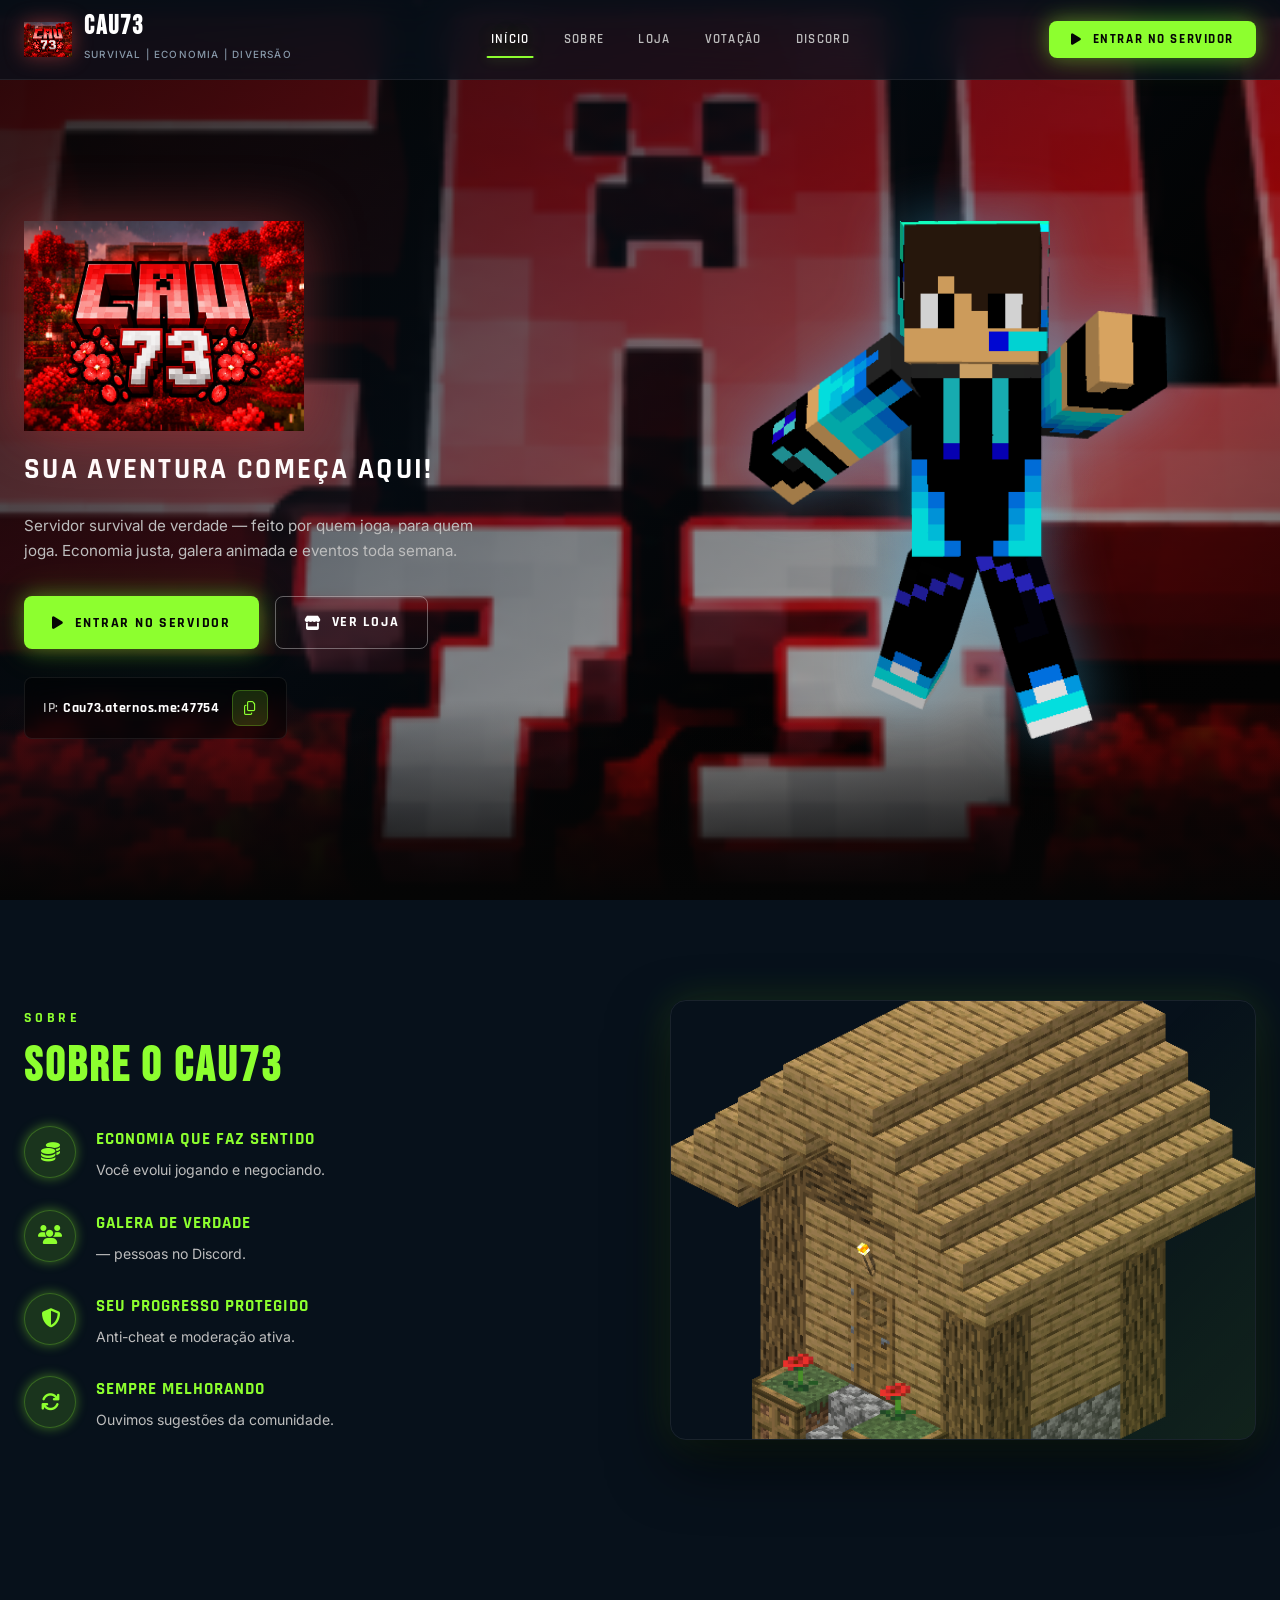
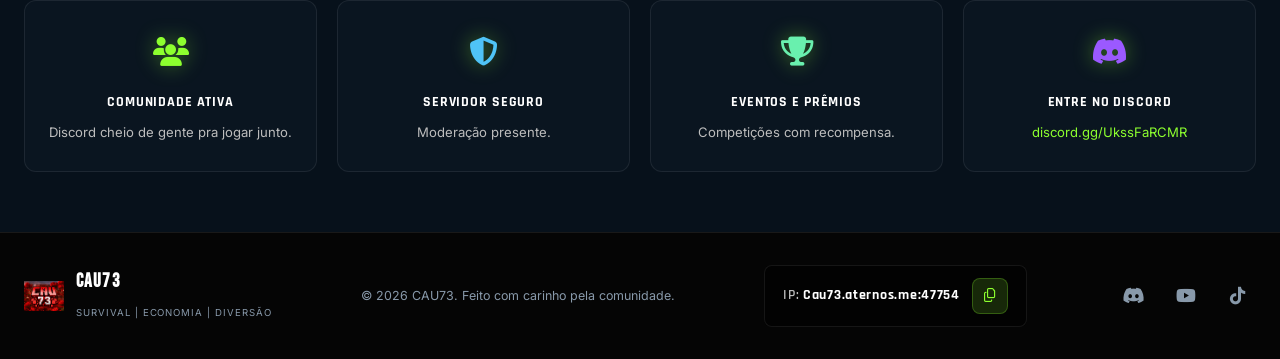
==== commit 9a874b0e: "Add files via upload" ====
--- a/site/index.html
+++ b/site/index.html
@@ -5,7 +5,7 @@
   <meta name="viewport" content="width=device-width, initial-scale=1.0">
   <title>CAU73 — Survival | Minecraft</title>
   <meta name="description" content="CAU73 — Servidor Minecraft Survival feito por jogadores.">
-  <link rel="icon" href="https://cau73-portf.netlify.app/assets/imagem_1779219067691-g2UWZOSA.png" type="image/png">
+  <link rel="icon" href="assets/logo.png" type="image/png">
   <link rel="stylesheet" href="https://cdnjs.cloudflare.com/ajax/libs/font-awesome/6.5.1/css/all.min.css">
   <link rel="stylesheet" href="https://unpkg.com/aos@2.3.1/dist/aos.css">
   <link rel="stylesheet" href="style.css">
@@ -17,7 +17,7 @@
   <nav class="navbar">
     <div class="navbar-inner">
       <a href="index.html" class="navbar-brand">
-        <img src="https://cau73-portf.netlify.app/assets/imagem_1779219067691-g2UWZOSA.png" alt="CAU73" class="brand-logo">
+        <img src="assets/logo.png" alt="CAU73" class="brand-logo">
         <div class="brand-text"><h1>CAU73</h1><span>Survival | Economia | Diversão</span></div>
       </a>
       <div class="navbar-menu">
@@ -49,7 +49,7 @@
     <div class="hero-overlay-bottom"></div>
     <div class="hero-content">
       <div class="hero-text" data-aos="fade-right">
-        <img src="https://cau73-portf.netlify.app/assets/imagem_1779219067691-g2UWZOSA.png" alt="CAU73" class="hero-logo">
+        <img src="assets/logo.png" alt="CAU73" class="hero-logo">
         <h2 class="hero-subtitle">Sua aventura começa aqui!</h2>
         <p class="hero-desc">Servidor survival de verdade — feito por quem joga, para quem joga. Economia justa, galera animada e eventos toda semana.</p>
         <div class="hero-buttons">
@@ -104,7 +104,7 @@
     <div class="container">
       <div class="footer-inner">
         <div class="footer-brand">
-          <img src="https://cau73-portf.netlify.app/assets/imagem_1779219067691-g2UWZOSA.png" alt="CAU73" class="brand-logo">
+          <img src="assets/logo.png" alt="CAU73" class="brand-logo">
           <div><h3>CAU73</h3><span>Survival | Economia | Diversão</span></div>
         </div>
         <p class="footer-copy">© 2026 CAU73. Feito com carinho pela comunidade.</p>
--- a/site/style.css
+++ b/site/style.css
@@ -617,10 +617,10 @@
   z-index: 0;
 }
 
-.hero-bg-castle { background-image: url('../assets/backgrounds/hero-castle.svg'); }
+.hero-bg-castle { background-image: url('assets/logo2.png'); }
 
 .hero-bg-banner {
-  background-image: url('https://cau73-portf.netlify.app/assets/custom_banner_1779219747851-BBHJzsOt.png');
+  background-image: url('assets/logo2.png');
   background-size: cover;
   background-position: center;
 }
@@ -885,7 +885,7 @@
   background: linear-gradient(135deg, transparent 50%, rgba(141, 255, 47, 0.08));
   pointer-events: none;
 }
-  
+
 /* ── Kit Cards ── */
 .kits-grid {
   display: grid;
